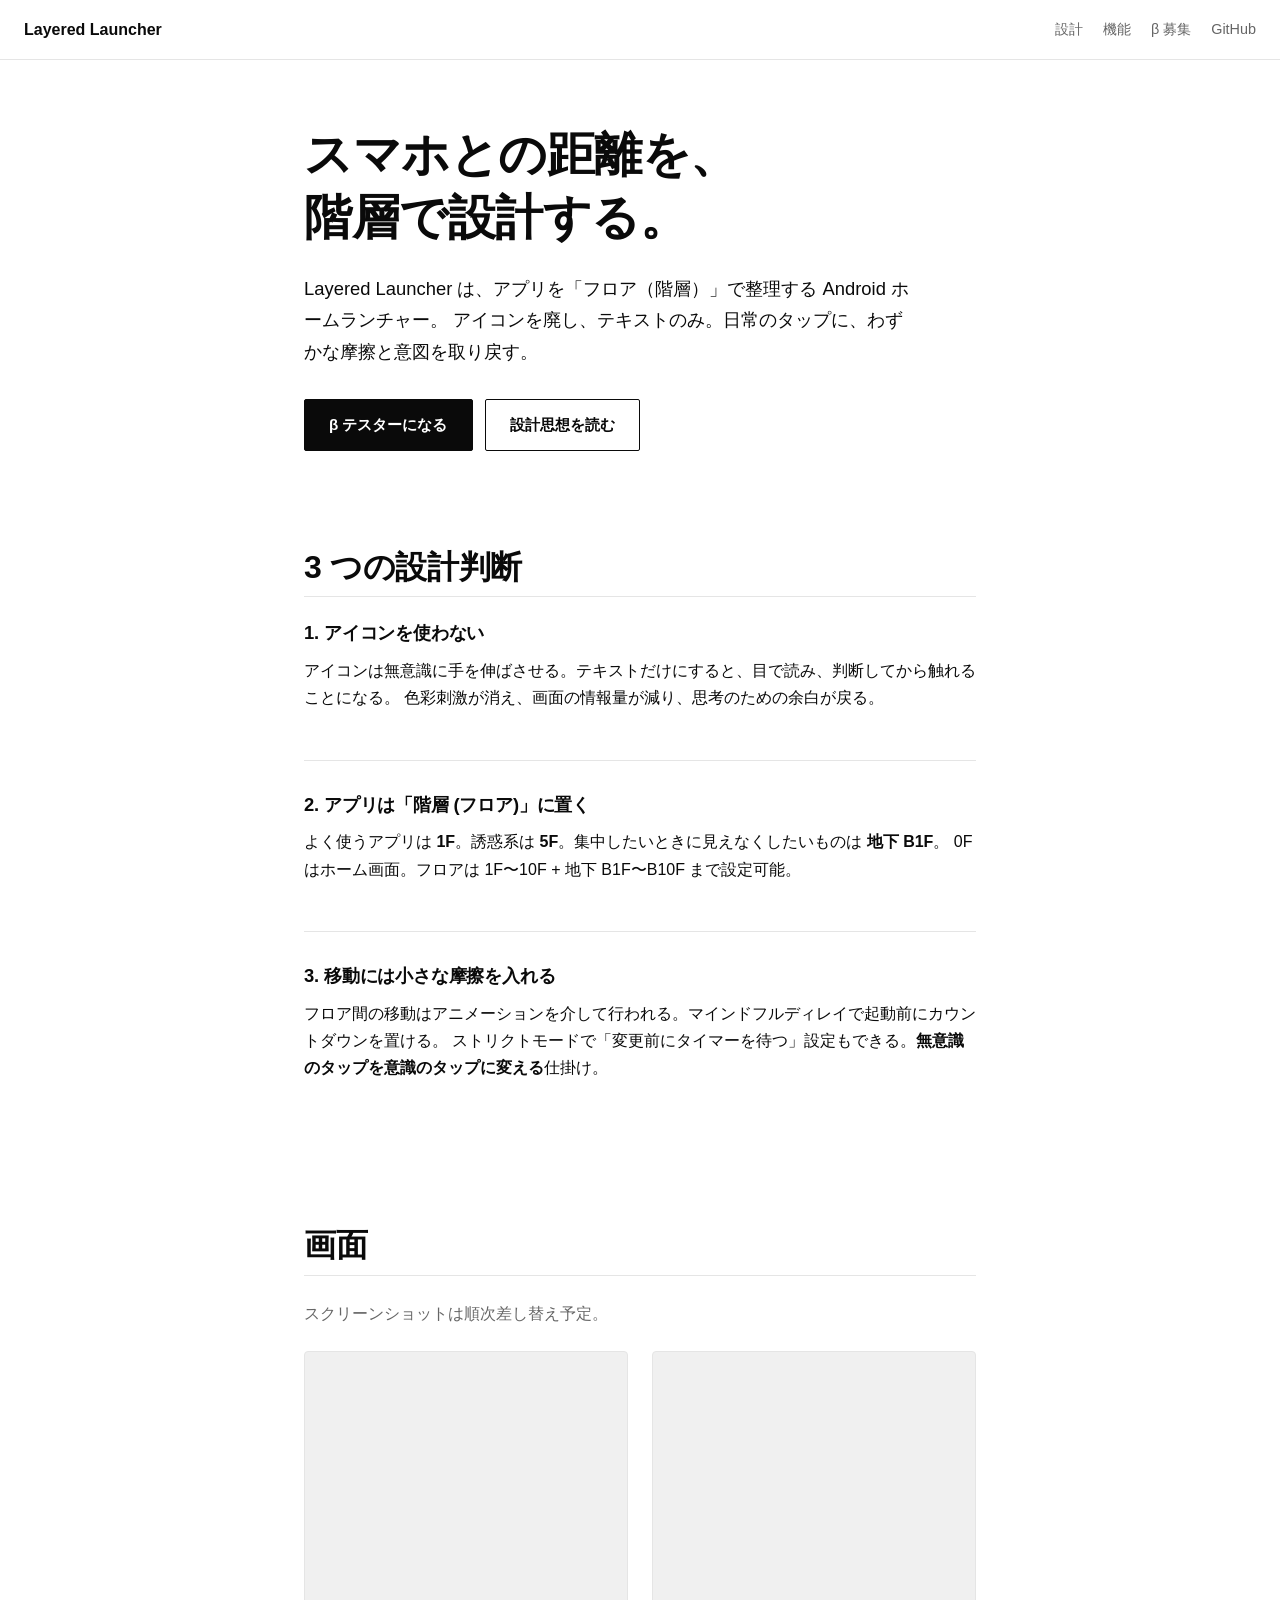
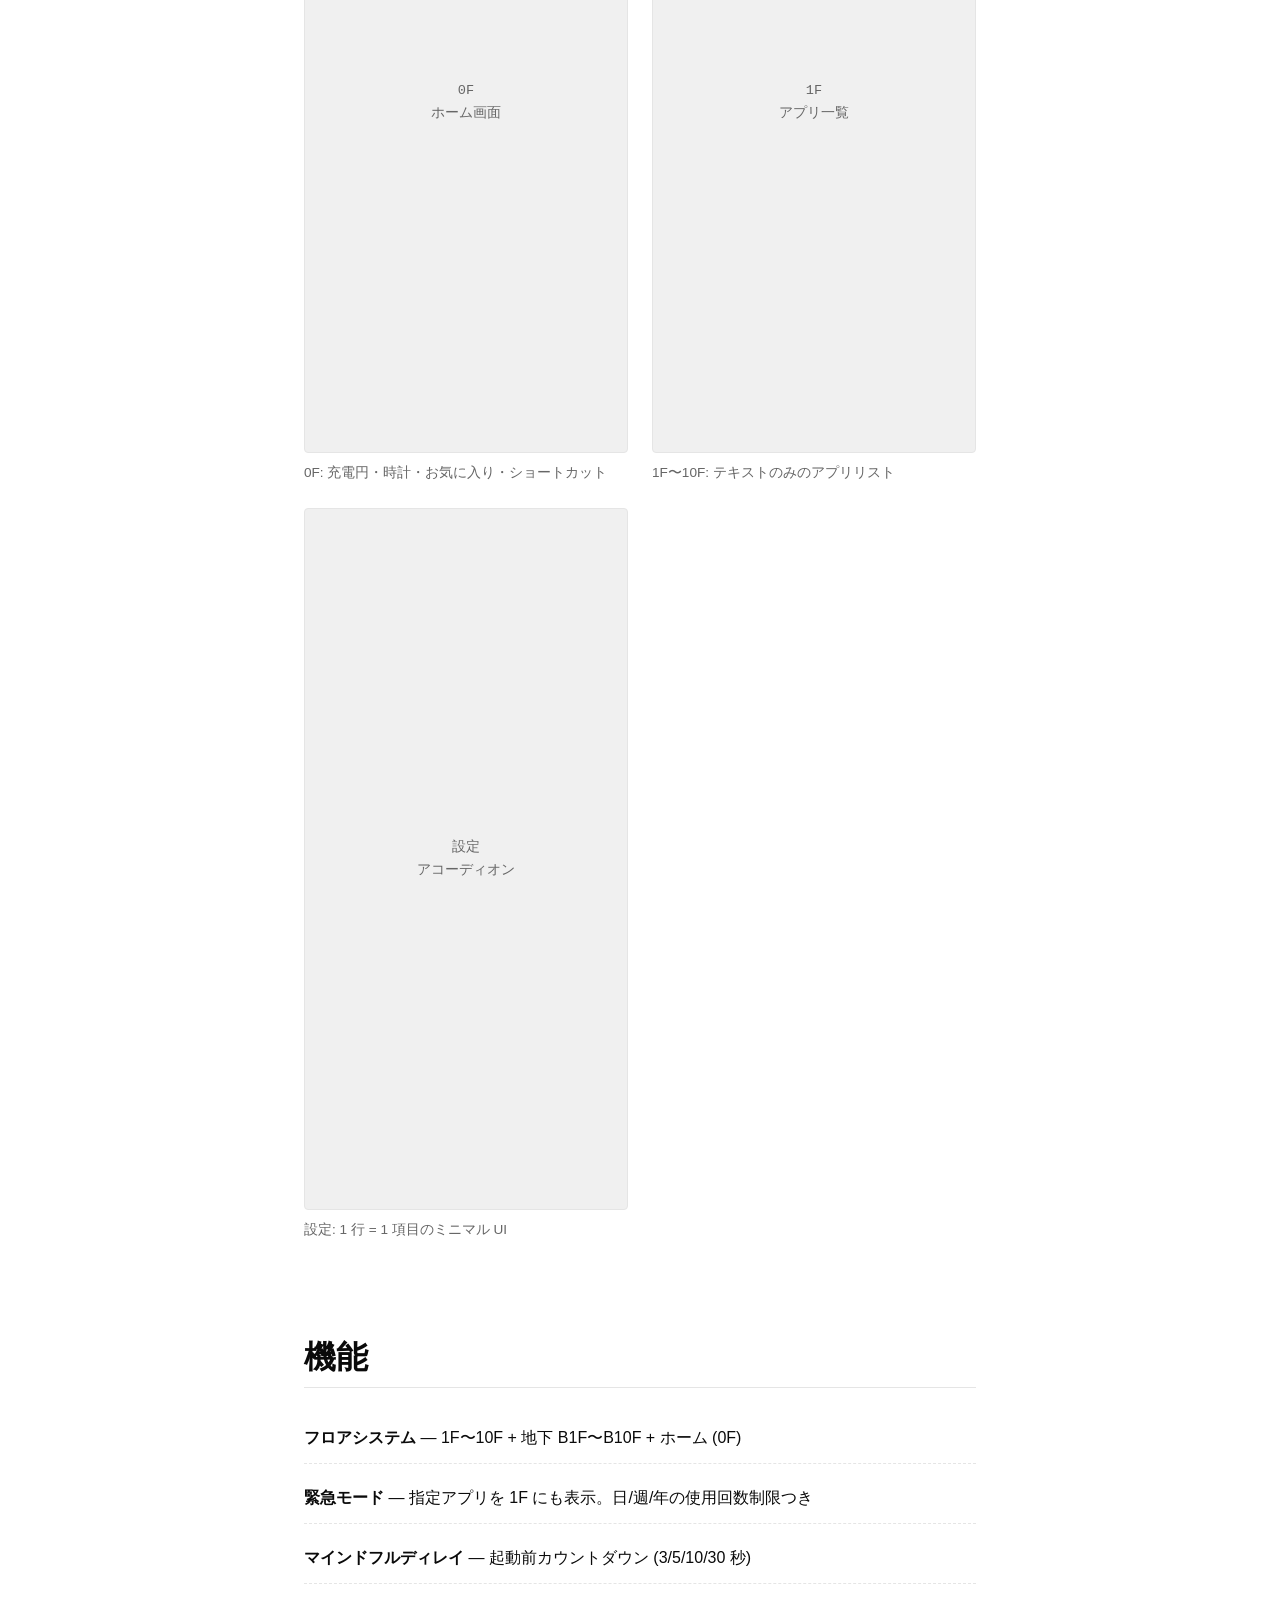
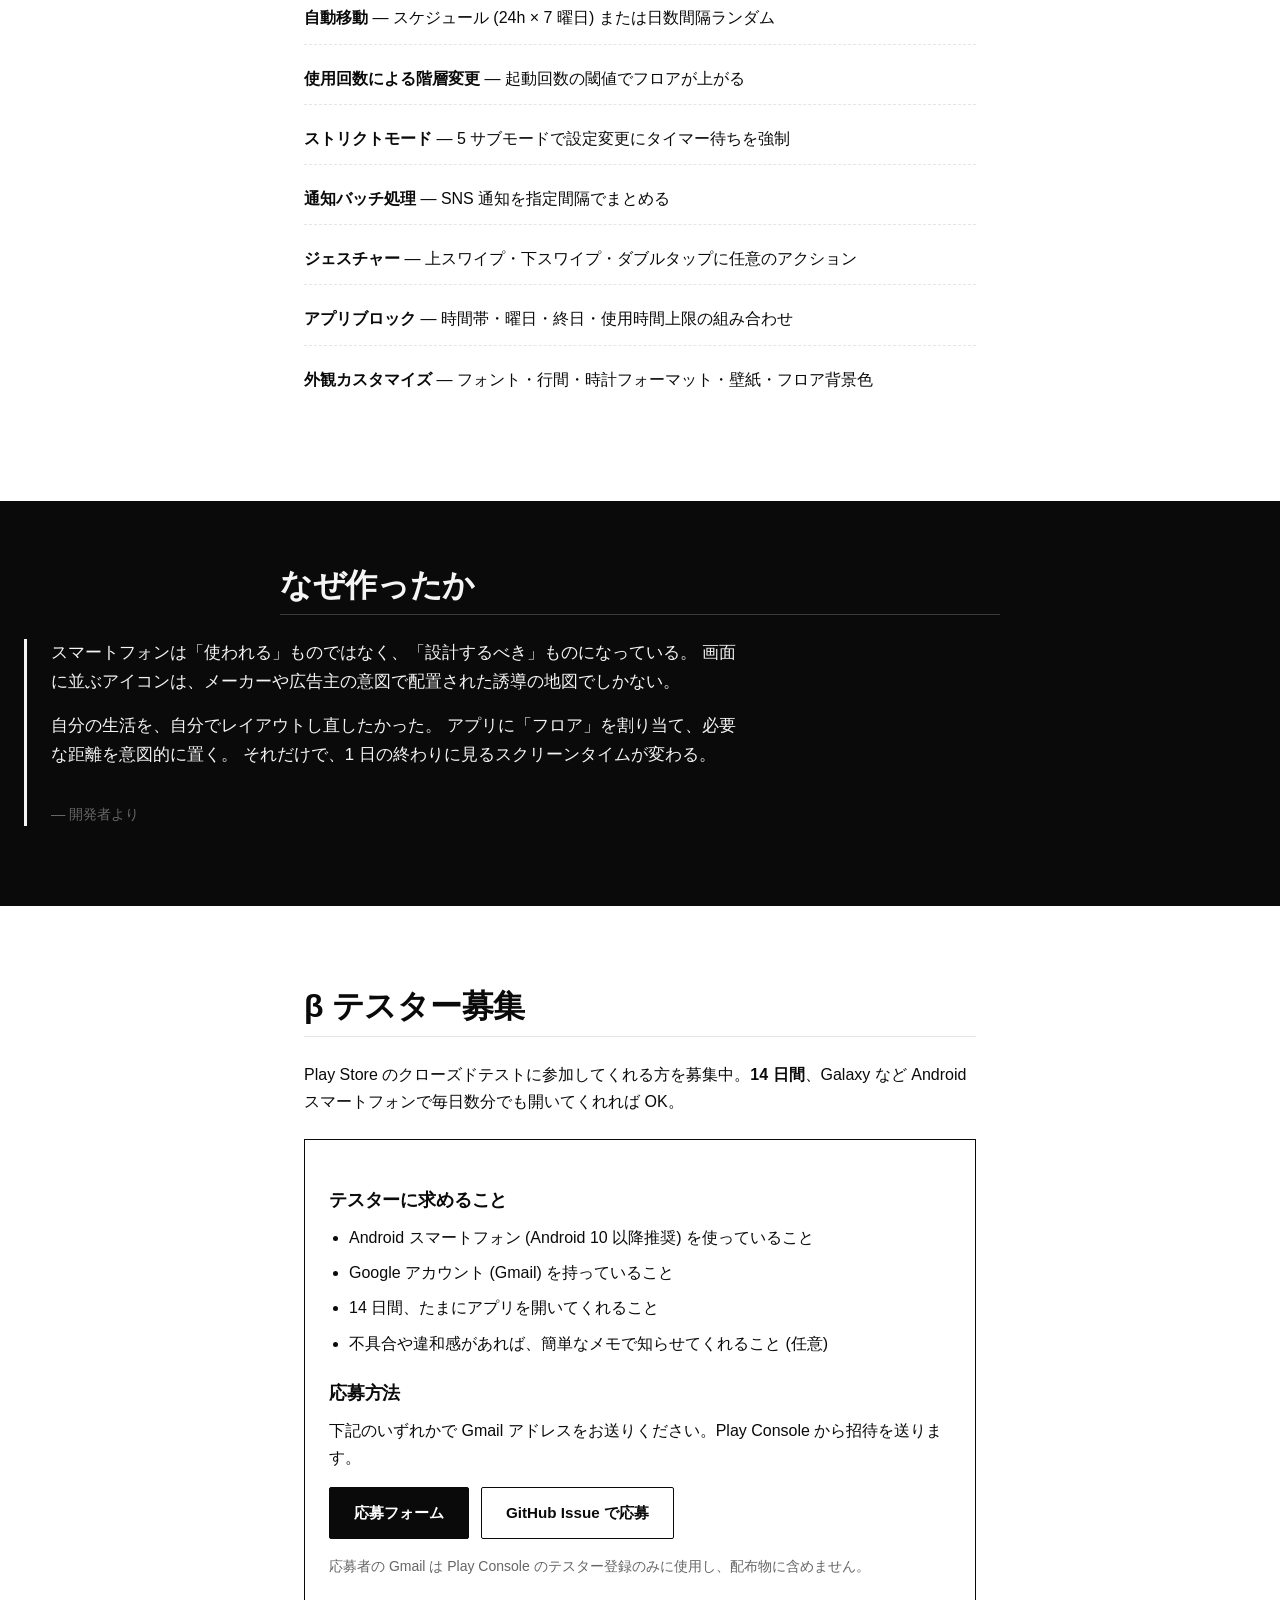
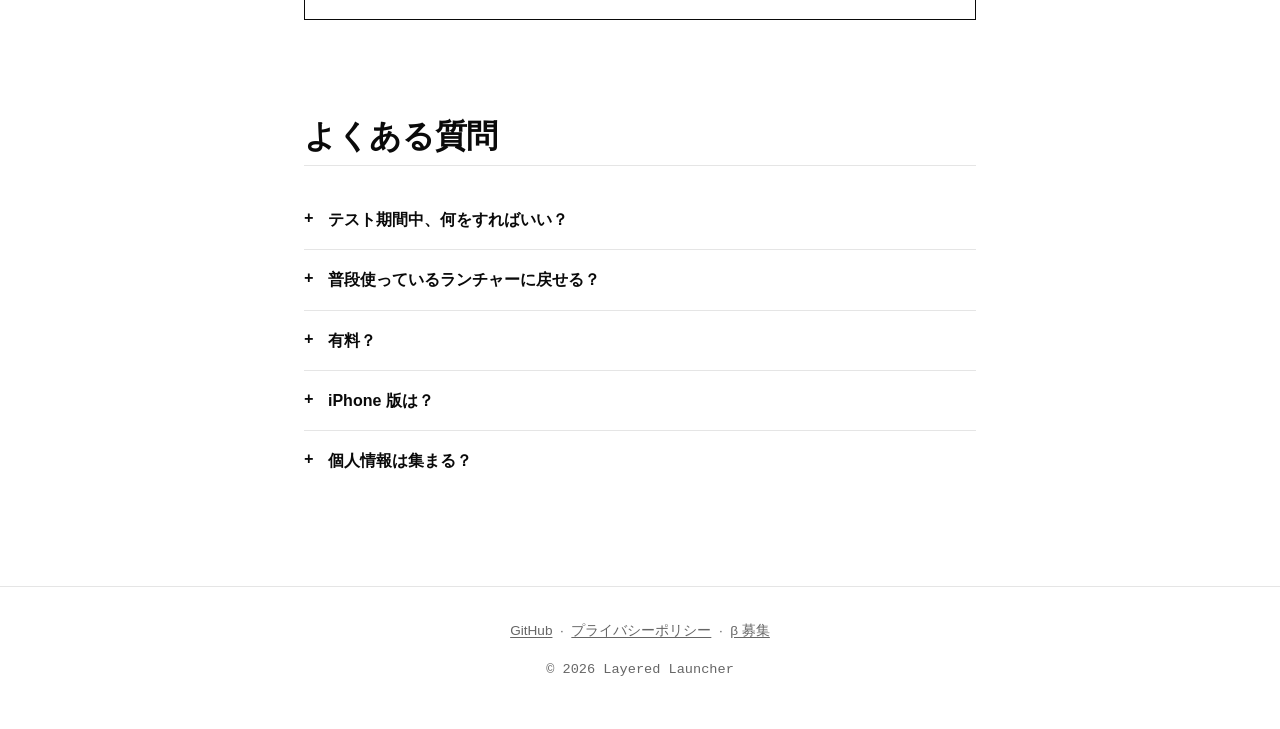
==== docs/index.html @ 5cf87cdf "add docs/: GitHub Pages 用ランディング + プライバシーポリシー - docs/index.html: コンセプト紹介・機能一覧・β テスター募集 CTA - docs/pri" ====
<!DOCTYPE html>
<html lang="ja">
<head>
<meta charset="UTF-8">
<meta name="viewport" content="width=device-width, initial-scale=1.0">
<meta name="description" content="Layered Launcher — スマホとの距離を、階層で設計する。テキストオンリーの Android ホームランチャー。">
<meta property="og:title" content="Layered Launcher">
<meta property="og:description" content="スマホとの距離を、階層で設計する。テキストオンリーの Android ホームランチャー。">
<meta property="og:type" content="website">
<meta property="og:locale" content="ja_JP">
<meta name="twitter:card" content="summary_large_image">
<title>Layered Launcher — スマホとの距離を、階層で設計する</title>
<link rel="stylesheet" href="styles.css">
</head>
<body>

<nav class="topnav">
  <a href="./" class="brand">Layered Launcher</a>
  <div class="nav-links">
    <a href="#concept">設計</a>
    <a href="#features">機能</a>
    <a href="#beta">β 募集</a>
    <a href="https://github.com/yama184105/layered_launcher" target="_blank" rel="noopener">GitHub</a>
  </div>
</nav>

<header class="hero">
  <h1>スマホとの距離を、<br>階層で設計する。</h1>
  <p class="lead">
    Layered Launcher は、アプリを「フロア（階層）」で整理する Android ホームランチャー。
    アイコンを廃し、テキストのみ。日常のタップに、わずかな摩擦と意図を取り戻す。
  </p>
  <div class="cta">
    <a class="btn primary" href="#beta">β テスターになる</a>
    <a class="btn secondary" href="#concept">設計思想を読む</a>
  </div>
</header>

<section id="concept" class="section">
  <h2>3 つの設計判断</h2>

  <article class="point">
    <h3>1. アイコンを使わない</h3>
    <p>
      アイコンは無意識に手を伸ばさせる。テキストだけにすると、目で読み、判断してから触れることになる。
      色彩刺激が消え、画面の情報量が減り、思考のための余白が戻る。
    </p>
  </article>

  <article class="point">
    <h3>2. アプリは「階層 (フロア)」に置く</h3>
    <p>
      よく使うアプリは <strong>1F</strong>。誘惑系は <strong>5F</strong>。集中したいときに見えなくしたいものは <strong>地下 B1F</strong>。
      0F はホーム画面。フロアは 1F〜10F + 地下 B1F〜B10F まで設定可能。
    </p>
  </article>

  <article class="point">
    <h3>3. 移動には小さな摩擦を入れる</h3>
    <p>
      フロア間の移動はアニメーションを介して行われる。マインドフルディレイで起動前にカウントダウンを置ける。
      ストリクトモードで「変更前にタイマーを待つ」設定もできる。<strong>無意識のタップを意識のタップに変える</strong>仕掛け。
    </p>
  </article>
</section>

<section class="section screenshots">
  <h2>画面</h2>
  <p class="muted">スクリーンショットは順次差し替え予定。</p>
  <div class="screenshot-grid">
    <figure>
      <div class="screenshot-placeholder" aria-label="ホーム画面 (0F)">
        <span>0F<br>ホーム画面</span>
      </div>
      <figcaption>0F: 充電円・時計・お気に入り・ショートカット</figcaption>
    </figure>
    <figure>
      <div class="screenshot-placeholder" aria-label="フロア (1F)">
        <span>1F<br>アプリ一覧</span>
      </div>
      <figcaption>1F〜10F: テキストのみのアプリリスト</figcaption>
    </figure>
    <figure>
      <div class="screenshot-placeholder" aria-label="設定">
        <span>設定<br>アコーディオン</span>
      </div>
      <figcaption>設定: 1 行 = 1 項目のミニマル UI</figcaption>
    </figure>
  </div>
</section>

<section id="features" class="section">
  <h2>機能</h2>
  <ul class="feature-list">
    <li><strong>フロアシステム</strong> — 1F〜10F + 地下 B1F〜B10F + ホーム (0F)</li>
    <li><strong>緊急モード</strong> — 指定アプリを 1F にも表示。日/週/年の使用回数制限つき</li>
    <li><strong>マインドフルディレイ</strong> — 起動前カウントダウン (3/5/10/30 秒)</li>
    <li><strong>自動移動</strong> — スケジュール (24h × 7 曜日) または日数間隔ランダム</li>
    <li><strong>使用回数による階層変更</strong> — 起動回数の閾値でフロアが上がる</li>
    <li><strong>ストリクトモード</strong> — 5 サブモードで設定変更にタイマー待ちを強制</li>
    <li><strong>通知バッチ処理</strong> — SNS 通知を指定間隔でまとめる</li>
    <li><strong>ジェスチャー</strong> — 上スワイプ・下スワイプ・ダブルタップに任意のアクション</li>
    <li><strong>アプリブロック</strong> — 時間帯・曜日・終日・使用時間上限の組み合わせ</li>
    <li><strong>外観カスタマイズ</strong> — フォント・行間・時計フォーマット・壁紙・フロア背景色</li>
  </ul>
</section>

<section id="philosophy" class="section dark">
  <h2>なぜ作ったか</h2>
  <blockquote>
    <p>
      スマートフォンは「使われる」ものではなく、「設計するべき」ものになっている。
      画面に並ぶアイコンは、メーカーや広告主の意図で配置された誘導の地図でしかない。
    </p>
    <p>
      自分の生活を、自分でレイアウトし直したかった。
      アプリに「フロア」を割り当て、必要な距離を意図的に置く。
      それだけで、1 日の終わりに見るスクリーンタイムが変わる。
    </p>
    <p class="signature">— 開発者より</p>
  </blockquote>
</section>

<section id="beta" class="section beta">
  <h2>β テスター募集</h2>
  <p>
    Play Store のクローズドテストに参加してくれる方を募集中。<strong>14 日間</strong>、Galaxy など Android スマートフォンで毎日数分でも開いてくれれば OK。
  </p>

  <div class="beta-card">
    <h3>テスターに求めること</h3>
    <ul>
      <li>Android スマートフォン (Android 10 以降推奨) を使っていること</li>
      <li>Google アカウント (Gmail) を持っていること</li>
      <li>14 日間、たまにアプリを開いてくれること</li>
      <li>不具合や違和感があれば、簡単なメモで知らせてくれること (任意)</li>
    </ul>

    <h3>応募方法</h3>
    <p>
      下記のいずれかで Gmail アドレスをお送りください。Play Console から招待を送ります。
    </p>
    <p class="signup-options">
      <a class="btn primary" href="https://forms.gle/REPLACE_WITH_YOUR_FORM_ID" target="_blank" rel="noopener">応募フォーム</a>
      <a class="btn secondary" href="https://github.com/yama184105/layered_launcher/issues/new?labels=beta-tester&amp;title=%5B%CE%B2%5D+%E3%83%86%E3%82%B9%E3%82%BF%E3%83%BC%E5%BF%9C%E5%8B%9F&amp;body=Gmail+%3A+%0A%E6%99%AE%E6%AE%B5%E4%BD%BF%E3%81%A3%E3%81%A6%E3%81%84%E3%82%8B%E3%83%A9%E3%83%B3%E3%83%81%E3%83%A3%E3%83%BC+%3A+%0A%E6%9C%9F%E5%BE%85%E3%81%99%E3%82%8B%E7%82%B9+%3A+">GitHub Issue で応募</a>
    </p>
    <p class="muted small">
      応募者の Gmail は Play Console のテスター登録のみに使用し、配布物に含めません。
    </p>
  </div>
</section>

<section class="section faq">
  <h2>よくある質問</h2>

  <details>
    <summary>テスト期間中、何をすればいい？</summary>
    <p>毎日数分 Layered Launcher をホームとして使うだけで OK。詳細なフィードバックは任意。</p>
  </details>

  <details>
    <summary>普段使っているランチャーに戻せる？</summary>
    <p>はい。Android の設定からデフォルトホームをいつでも変更できる。アンインストールも自由。</p>
  </details>

  <details>
    <summary>有料？</summary>
    <p>β 期間中は無料。正式公開後の価格は未定 (現時点では無料配布の方針)。</p>
  </details>

  <details>
    <summary>iPhone 版は？</summary>
    <p>未対応。iOS のホームランチャー API はサードパーティに開放されていないため、原理的に作成不可。</p>
  </details>

  <details>
    <summary>個人情報は集まる？</summary>
    <p>クラウドへのデータ送信は行わない。すべてのデータはローカル (Hive) に保存。詳細は<a href="privacy.html">プライバシーポリシー</a>。</p>
  </details>
</section>

<footer class="footer">
  <div class="footer-inner">
    <p>
      <a href="https://github.com/yama184105/layered_launcher">GitHub</a>
      &nbsp;·&nbsp;
      <a href="privacy.html">プライバシーポリシー</a>
      &nbsp;·&nbsp;
      <a href="#beta">β 募集</a>
    </p>
    <p class="copy">© 2026 Layered Launcher</p>
  </div>
</footer>

</body>
</html>
---- docs/styles.css ----
/* Layered Launcher landing page
   テキストオンリーの美学に合わせて、白黒・大きい余白・等幅 + sans-serif 混在 */

:root {
  --fg: #0a0a0a;
  --bg: #ffffff;
  --muted: #666666;
  --border: #e5e5e5;
  --accent: #0a0a0a;
  --accent-fg: #ffffff;
  --dark-bg: #0a0a0a;
  --dark-fg: #f5f5f5;
  --max-width: 720px;
  --font-sans: -apple-system, BlinkMacSystemFont, "Helvetica Neue", "Hiragino Sans", "Hiragino Kaku Gothic ProN", "Noto Sans JP", "Yu Gothic", "Meiryo", sans-serif;
  --font-mono: "SF Mono", "Menlo", "Monaco", "Consolas", monospace;
}

* {
  box-sizing: border-box;
}

html, body {
  margin: 0;
  padding: 0;
  background: var(--bg);
  color: var(--fg);
  font-family: var(--font-sans);
  font-size: 16px;
  line-height: 1.7;
  -webkit-font-smoothing: antialiased;
  -moz-osx-font-smoothing: grayscale;
}

a {
  color: var(--fg);
  text-decoration: underline;
  text-underline-offset: 2px;
}

a:hover {
  text-decoration: none;
}

h1, h2, h3 {
  line-height: 1.3;
  letter-spacing: -0.01em;
}

h1 {
  font-size: clamp(2rem, 5vw, 3rem);
  margin: 0 0 1.5rem;
  font-weight: 800;
}

h2 {
  font-size: clamp(1.5rem, 3.5vw, 2rem);
  margin: 0 0 1.5rem;
  font-weight: 700;
  border-bottom: 1px solid var(--border);
  padding-bottom: 0.5rem;
}

h3 {
  font-size: 1.15rem;
  margin: 1.5rem 0 0.75rem;
  font-weight: 700;
}

p {
  margin: 0 0 1rem;
}

ul {
  padding-left: 1.25rem;
  margin: 0 0 1rem;
}

li {
  margin-bottom: 0.5rem;
}

.muted {
  color: var(--muted);
}

.small {
  font-size: 0.875rem;
}

/* topnav */
.topnav {
  display: flex;
  justify-content: space-between;
  align-items: center;
  padding: 1rem 1.5rem;
  border-bottom: 1px solid var(--border);
  position: sticky;
  top: 0;
  background: rgba(255, 255, 255, 0.95);
  backdrop-filter: blur(8px);
  -webkit-backdrop-filter: blur(8px);
  z-index: 10;
}

.topnav .brand {
  font-weight: 800;
  text-decoration: none;
  font-size: 1rem;
}

.topnav .nav-links {
  display: flex;
  gap: 1.25rem;
}

.topnav .nav-links a {
  text-decoration: none;
  font-size: 0.9rem;
  color: var(--muted);
}

.topnav .nav-links a:hover {
  color: var(--fg);
}

@media (max-width: 540px) {
  .topnav { padding: 0.75rem 1rem; }
  .topnav .nav-links { gap: 0.75rem; }
  .topnav .nav-links a { font-size: 0.8rem; }
}

/* hero */
.hero {
  max-width: var(--max-width);
  margin: 0 auto;
  padding: 4rem 1.5rem 3rem;
  text-align: left;
}

.hero .lead {
  font-size: 1.15rem;
  color: var(--fg);
  max-width: 38rem;
}

.cta {
  display: flex;
  gap: 0.75rem;
  margin-top: 2rem;
  flex-wrap: wrap;
}

.btn {
  display: inline-block;
  padding: 0.75rem 1.5rem;
  border: 1px solid var(--fg);
  border-radius: 2px;
  text-decoration: none;
  font-weight: 600;
  font-size: 0.95rem;
  transition: all 0.15s ease;
}

.btn.primary {
  background: var(--accent);
  color: var(--accent-fg);
}

.btn.primary:hover {
  background: var(--bg);
  color: var(--fg);
}

.btn.secondary {
  background: transparent;
  color: var(--fg);
}

.btn.secondary:hover {
  background: var(--fg);
  color: var(--accent-fg);
}

/* section */
.section {
  max-width: var(--max-width);
  margin: 0 auto;
  padding: 3rem 1.5rem;
}

.section.dark {
  max-width: none;
  background: var(--dark-bg);
  color: var(--dark-fg);
  margin: 2rem 0;
  padding: 4rem 1.5rem;
}

.section.dark > * {
  max-width: var(--max-width);
  margin-left: auto;
  margin-right: auto;
}

.section.dark h2 {
  border-bottom-color: rgba(255, 255, 255, 0.2);
}

.section.dark blockquote {
  margin: 0;
  border-left: 3px solid var(--dark-fg);
  padding-left: 1.5rem;
  font-size: 1.05rem;
}

.section.dark .signature {
  margin-top: 2rem;
  color: var(--muted);
  font-size: 0.9rem;
}

/* concept */
.point {
  margin-bottom: 2rem;
  padding-bottom: 2rem;
  border-bottom: 1px solid var(--border);
}

.point:last-child {
  border-bottom: none;
  margin-bottom: 0;
}

.point h3 {
  margin-top: 0;
}

/* screenshots */
.screenshot-grid {
  display: grid;
  grid-template-columns: repeat(auto-fit, minmax(220px, 1fr));
  gap: 1.5rem;
  margin-top: 1.5rem;
}

.screenshot-grid figure {
  margin: 0;
}

.screenshot-placeholder {
  aspect-ratio: 9 / 19.5;
  background: #f0f0f0;
  border: 1px solid var(--border);
  display: flex;
  align-items: center;
  justify-content: center;
  text-align: center;
  color: var(--muted);
  font-family: var(--font-mono);
  font-size: 0.85rem;
  border-radius: 4px;
}

.screenshot-grid figcaption {
  font-size: 0.85rem;
  color: var(--muted);
  margin-top: 0.5rem;
}

/* feature list */
.feature-list {
  list-style: none;
  padding: 0;
}

.feature-list li {
  padding: 0.75rem 0;
  border-bottom: 1px dashed var(--border);
}

.feature-list li:last-child {
  border-bottom: none;
}

/* beta */
.beta-card {
  border: 1px solid var(--fg);
  padding: 1.5rem;
  margin-top: 1.5rem;
}

.signup-options {
  display: flex;
  gap: 0.75rem;
  flex-wrap: wrap;
  margin-top: 0.5rem;
}

/* faq */
.faq details {
  border-bottom: 1px solid var(--border);
  padding: 1rem 0;
}

.faq details:last-child {
  border-bottom: none;
}

.faq summary {
  cursor: pointer;
  font-weight: 600;
  list-style: none;
  position: relative;
  padding-left: 1.5rem;
}

.faq summary::-webkit-details-marker {
  display: none;
}

.faq summary::before {
  content: "+";
  position: absolute;
  left: 0;
  font-family: var(--font-mono);
  font-weight: 700;
  transition: transform 0.15s;
}

.faq details[open] summary::before {
  content: "−";
}

.faq details p {
  margin-top: 0.75rem;
  margin-left: 1.5rem;
  color: var(--muted);
}

/* footer */
.footer {
  border-top: 1px solid var(--border);
  margin-top: 3rem;
  padding: 2rem 1.5rem;
}

.footer-inner {
  max-width: var(--max-width);
  margin: 0 auto;
  font-size: 0.85rem;
  color: var(--muted);
  text-align: center;
}

.footer-inner a {
  color: var(--muted);
}

.footer .copy {
  margin-top: 0.5rem;
  font-family: var(--font-mono);
}
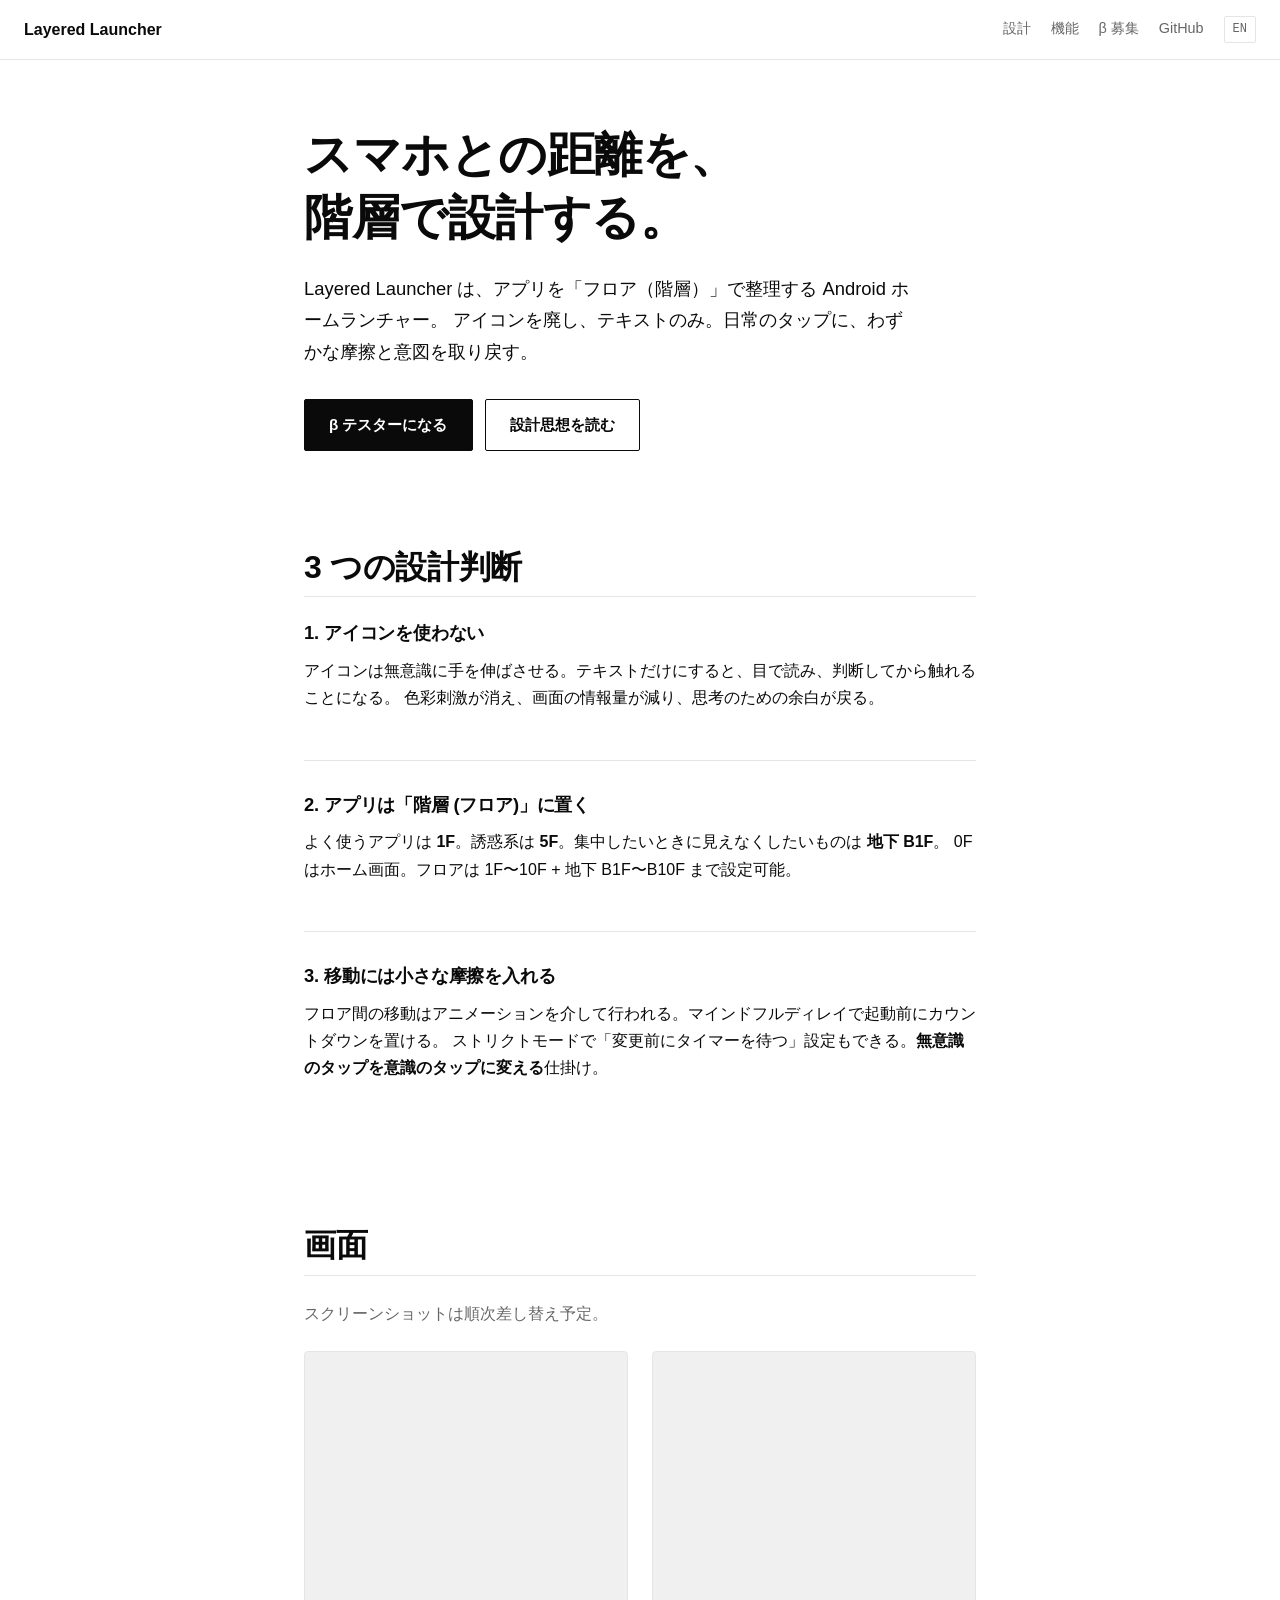
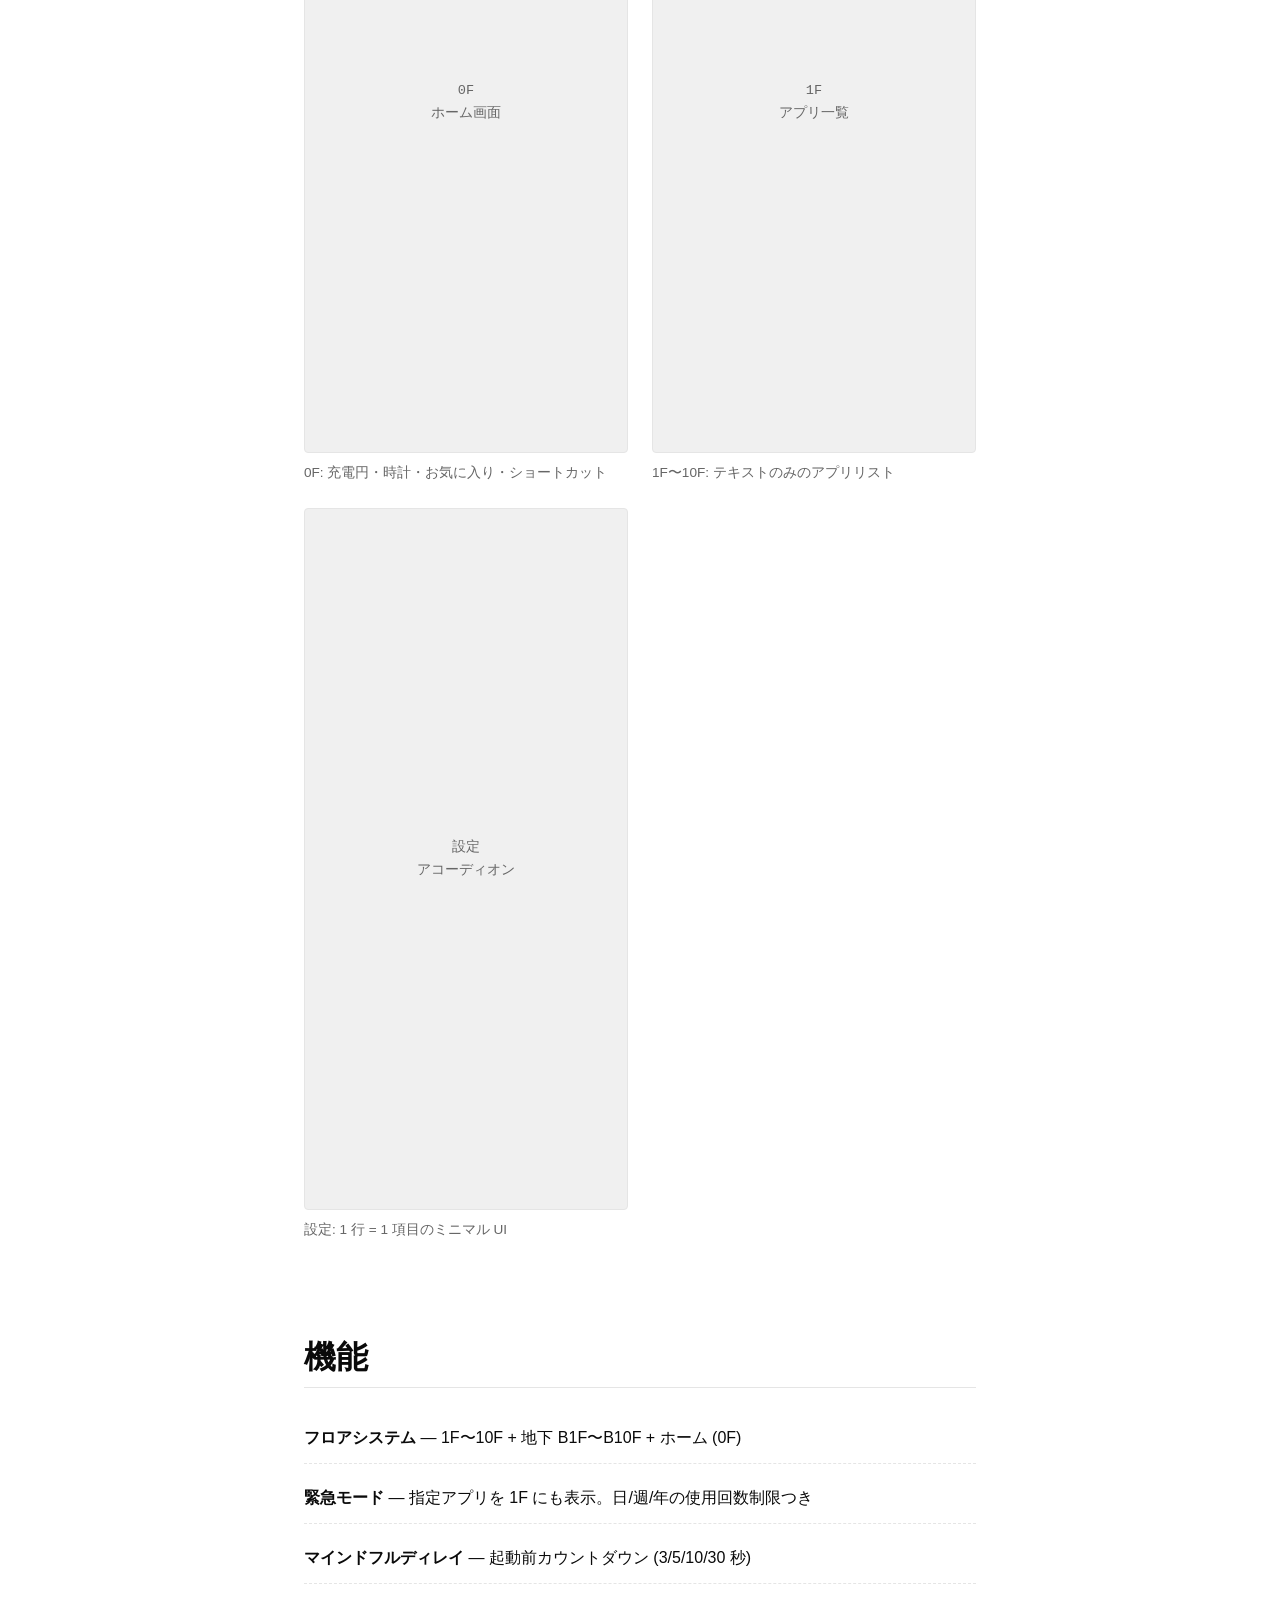
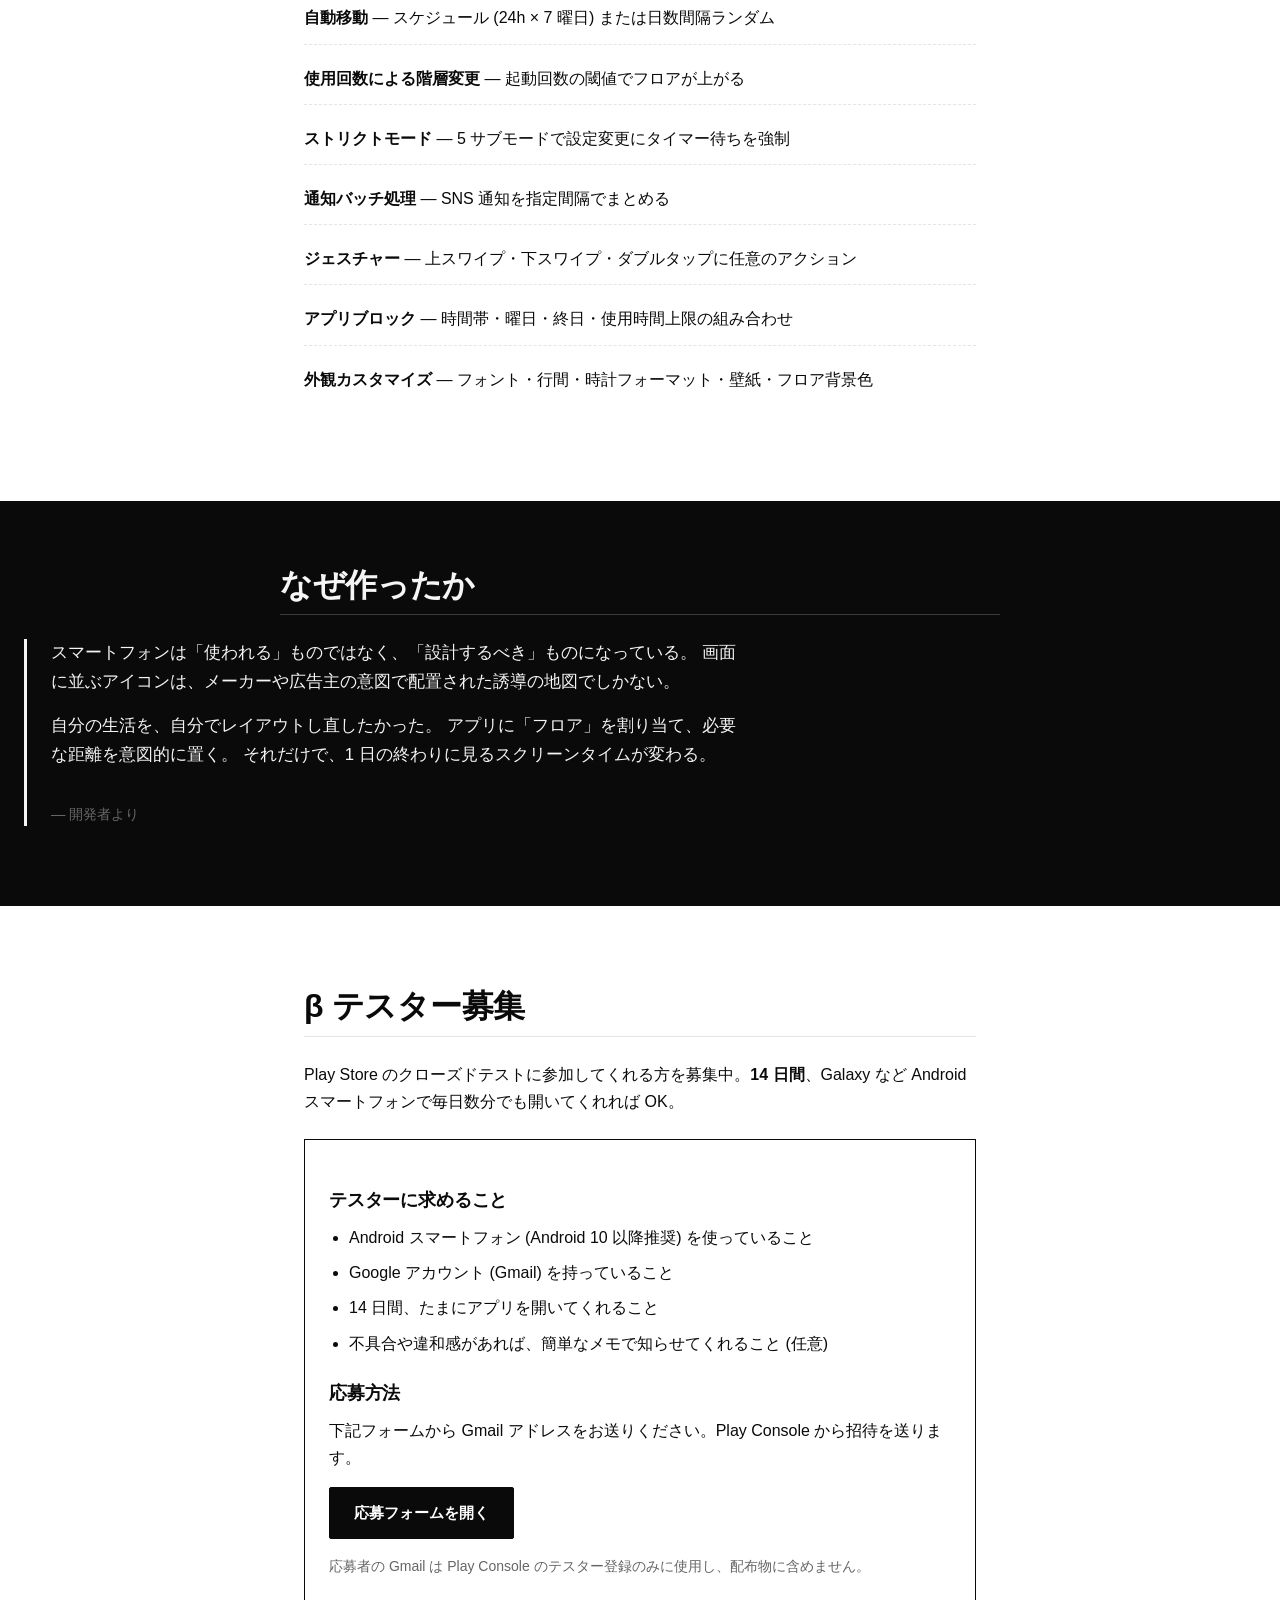
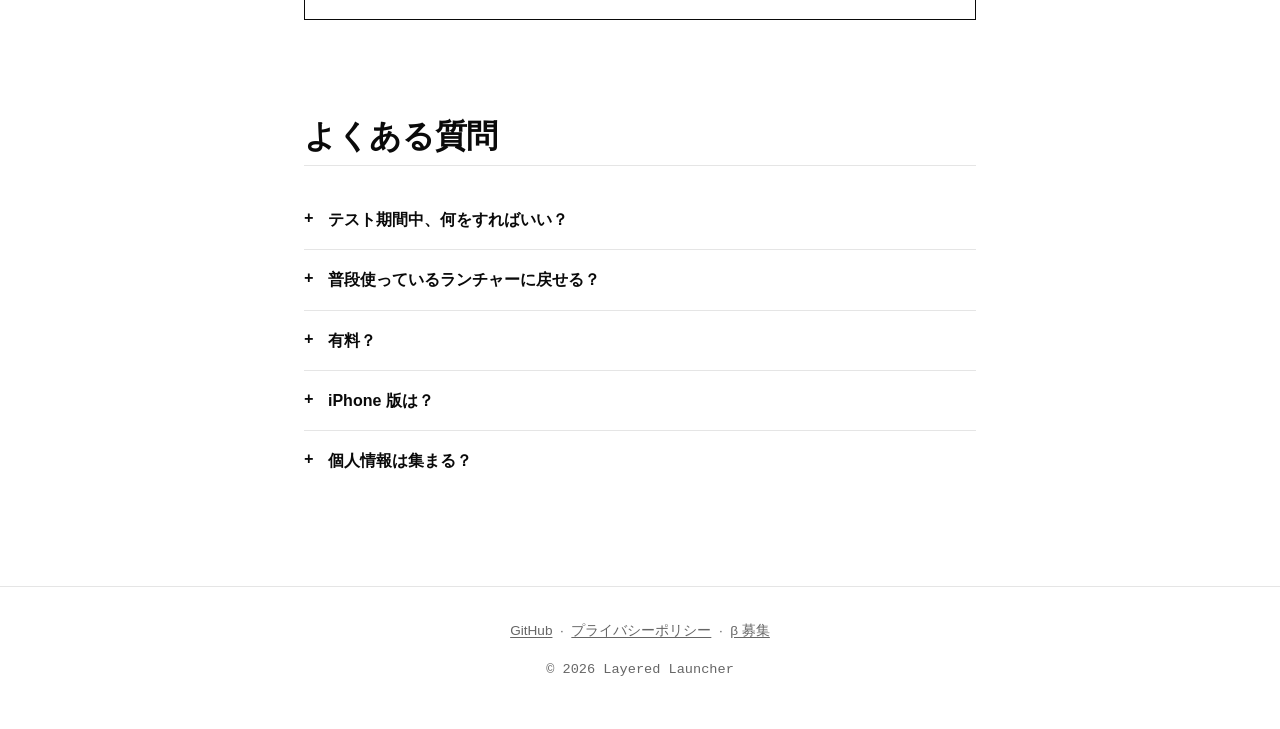
==== commit cae70511: "docs: wire up Google Form URL and add English landing pages - Replace placeholder form URL with the " ====
--- a/docs/index.html
+++ b/docs/index.html
@@ -21,6 +21,7 @@
     <a href="#features">機能</a>
     <a href="#beta">β 募集</a>
     <a href="https://github.com/yama184105/layered_launcher" target="_blank" rel="noopener">GitHub</a>
+    <a href="en/" class="lang-switch">EN</a>
   </div>
 </nav>
 
@@ -138,11 +139,10 @@
 
     <h3>応募方法</h3>
     <p>
-      下記のいずれかで Gmail アドレスをお送りください。Play Console から招待を送ります。
+      下記フォームから Gmail アドレスをお送りください。Play Console から招待を送ります。
     </p>
     <p class="signup-options">
-      <a class="btn primary" href="https://forms.gle/REPLACE_WITH_YOUR_FORM_ID" target="_blank" rel="noopener">応募フォーム</a>
-      <a class="btn secondary" href="https://github.com/yama184105/layered_launcher/issues/new?labels=beta-tester&amp;title=%5B%CE%B2%5D+%E3%83%86%E3%82%B9%E3%82%BF%E3%83%BC%E5%BF%9C%E5%8B%9F&amp;body=Gmail+%3A+%0A%E6%99%AE%E6%AE%B5%E4%BD%BF%E3%81%A3%E3%81%A6%E3%81%84%E3%82%8B%E3%83%A9%E3%83%B3%E3%83%81%E3%83%A3%E3%83%BC+%3A+%0A%E6%9C%9F%E5%BE%85%E3%81%99%E3%82%8B%E7%82%B9+%3A+">GitHub Issue で応募</a>
+      <a class="btn primary" href="https://docs.google.com/forms/d/e/1FAIpQLScx5bIQ3b8P5i6tqQVxrmsgwmPTCMadjBjz0cFU3eEhQROxTA/viewform" target="_blank" rel="noopener">応募フォームを開く</a>
     </p>
     <p class="muted small">
       応募者の Gmail は Play Console のテスター登録のみに使用し、配布物に含めません。
--- a/docs/styles.css
+++ b/docs/styles.css
@@ -123,6 +123,14 @@
   color: var(--fg);
 }
 
+.topnav .nav-links a.lang-switch {
+  border: 1px solid var(--border);
+  padding: 0.15rem 0.5rem;
+  border-radius: 2px;
+  font-family: var(--font-mono);
+  font-size: 0.75rem;
+}
+
 @media (max-width: 540px) {
   .topnav { padding: 0.75rem 1rem; }
   .topnav .nav-links { gap: 0.75rem; }
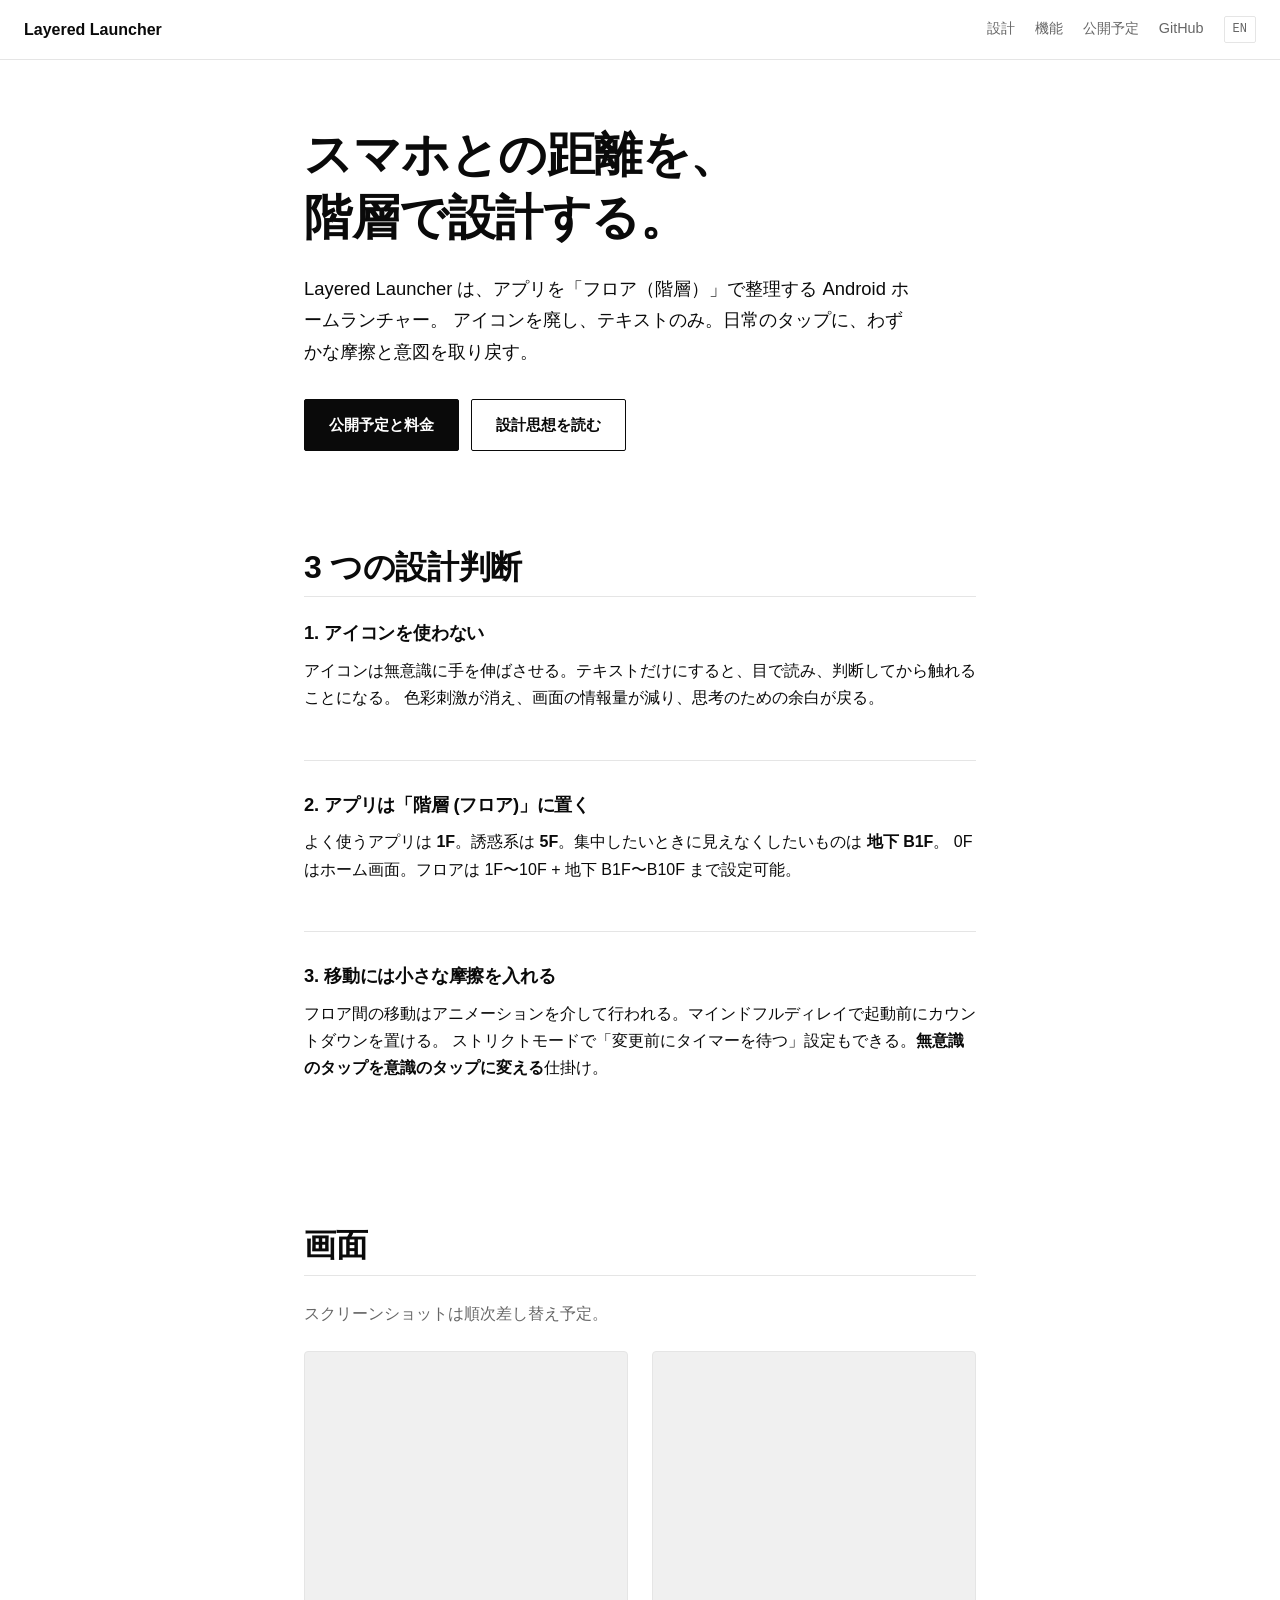
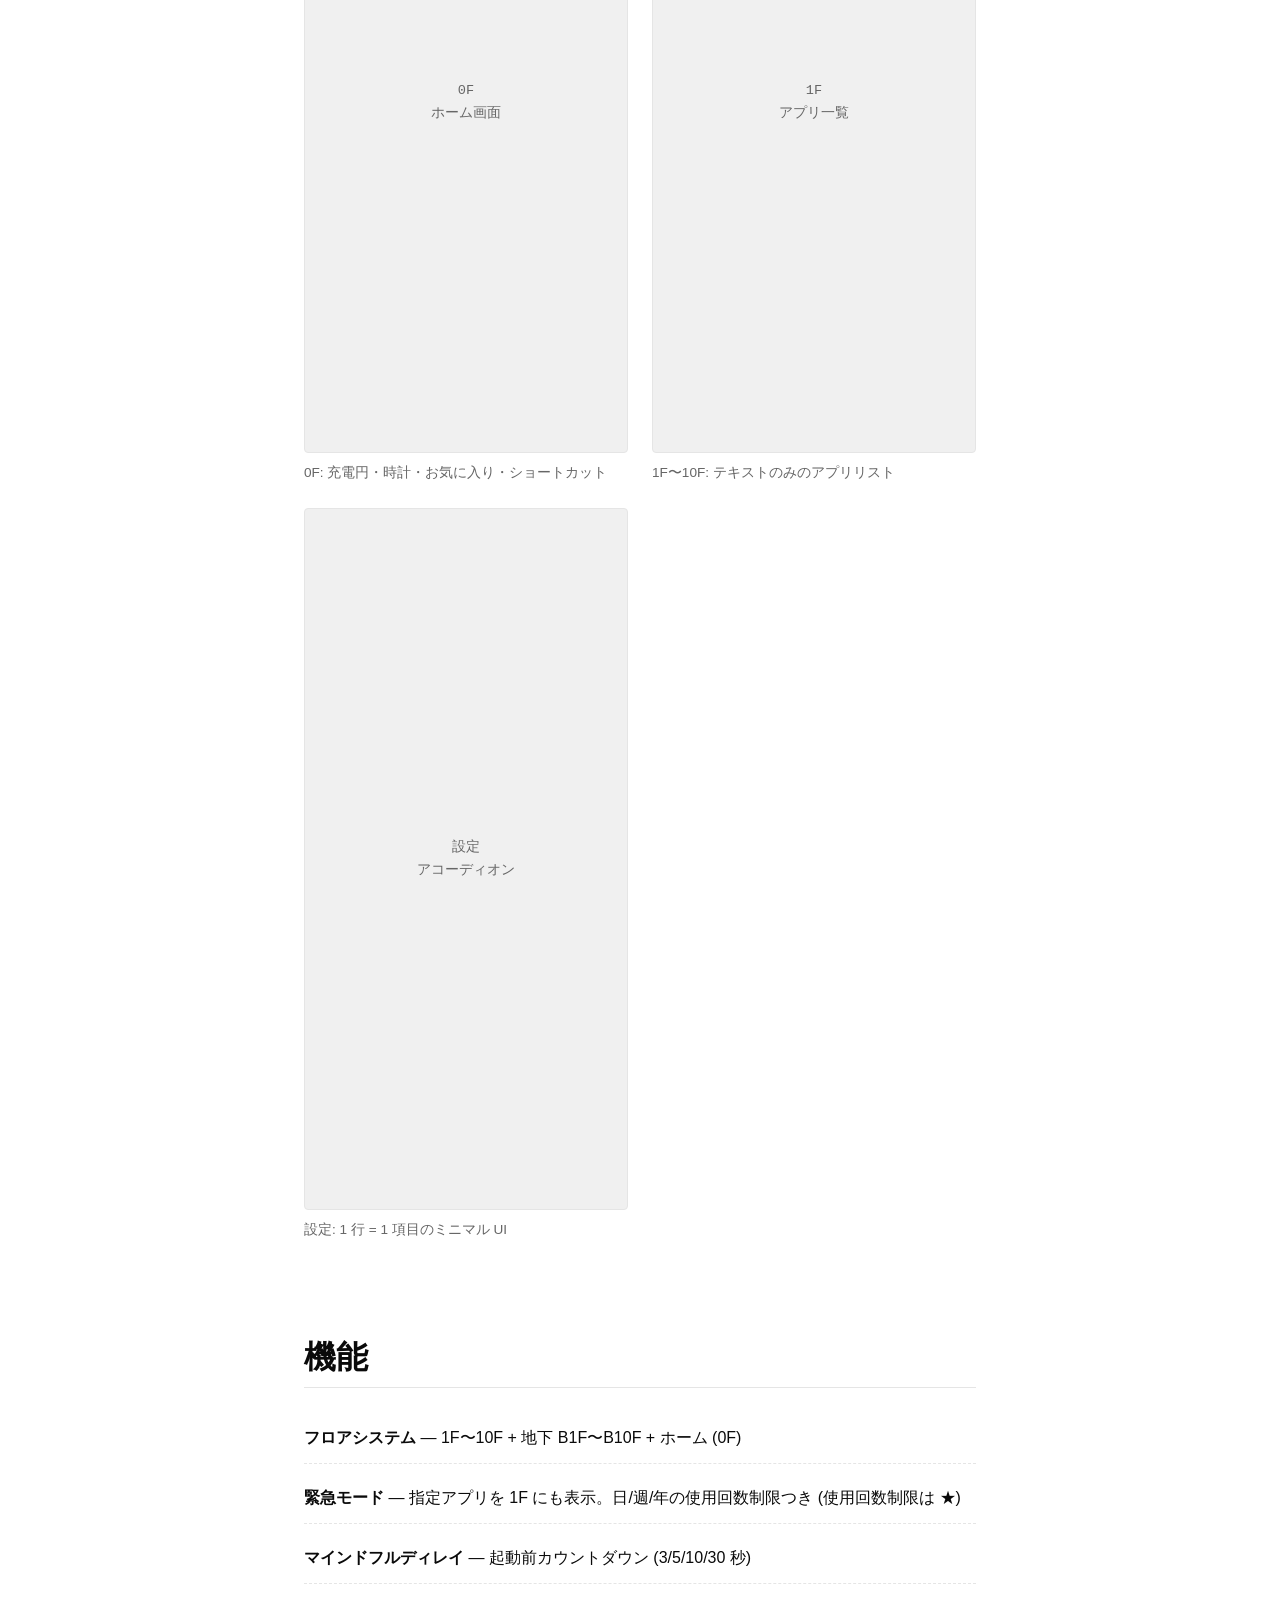
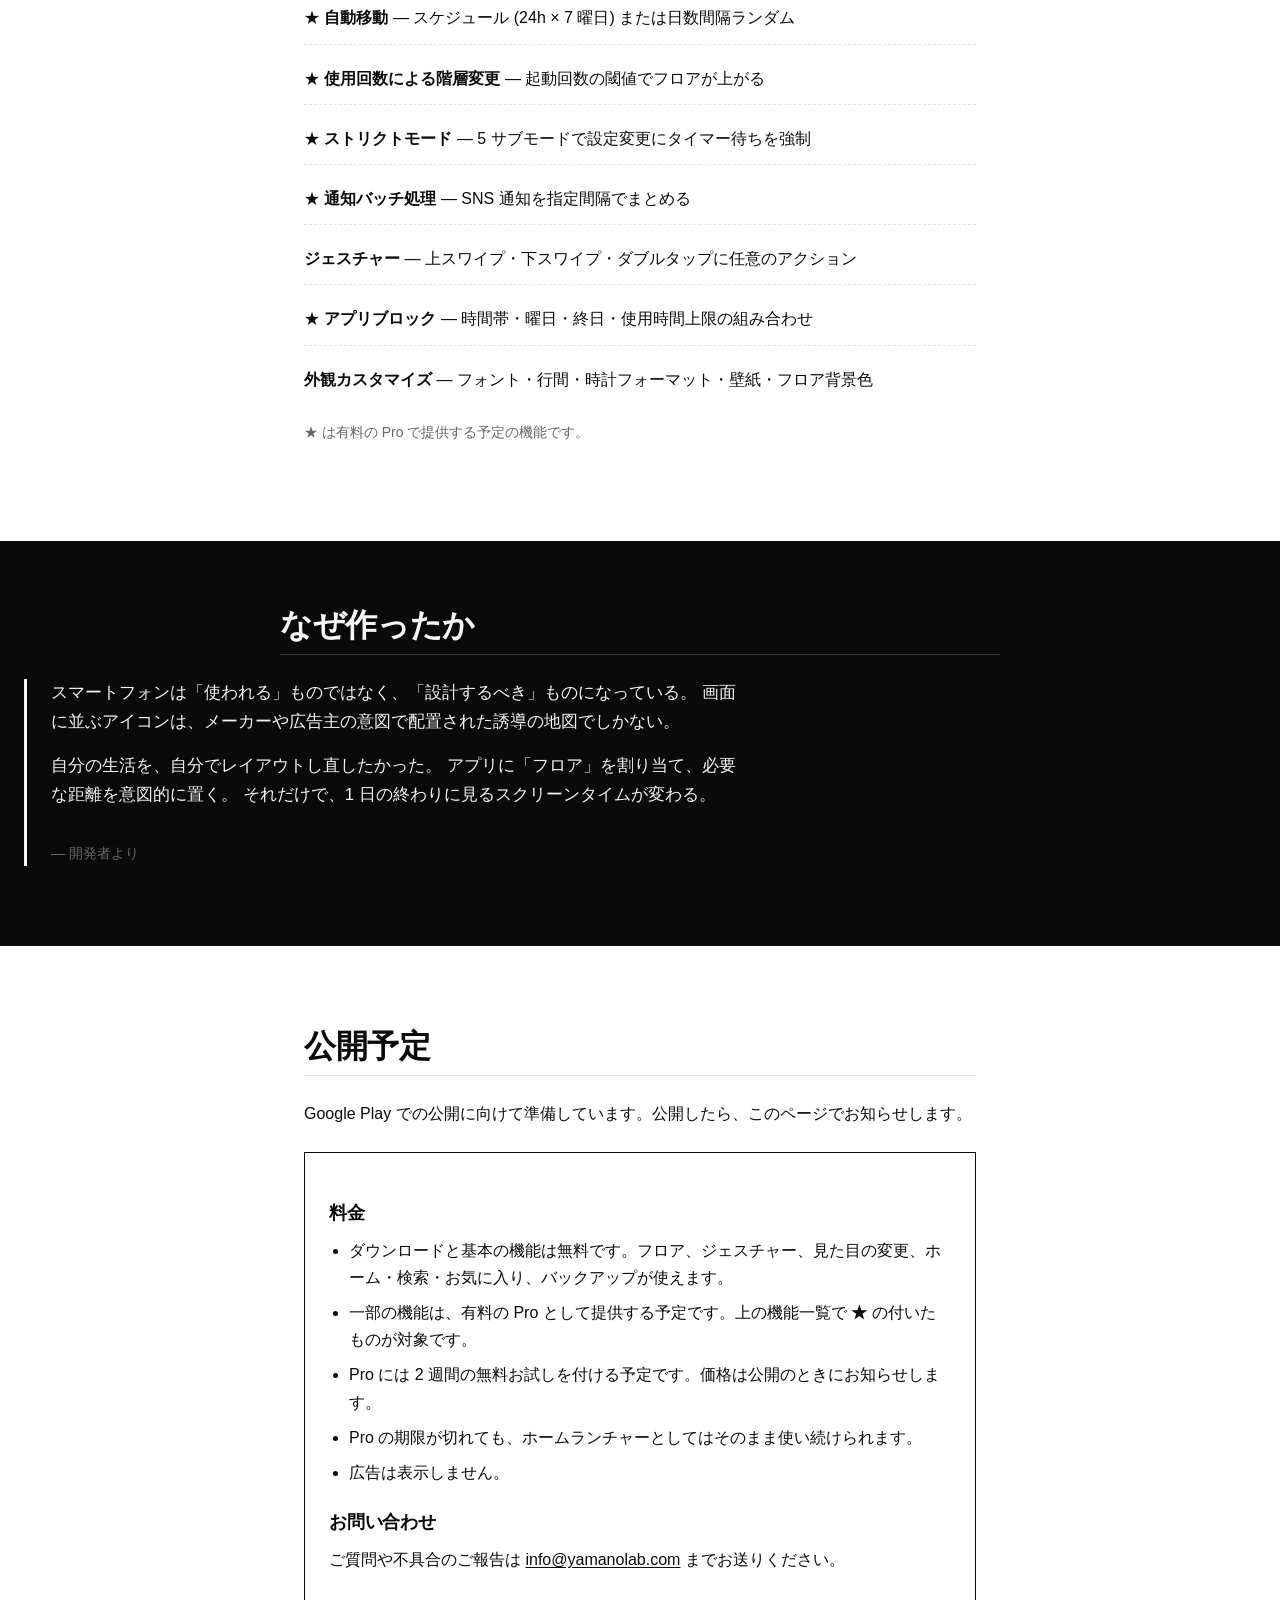
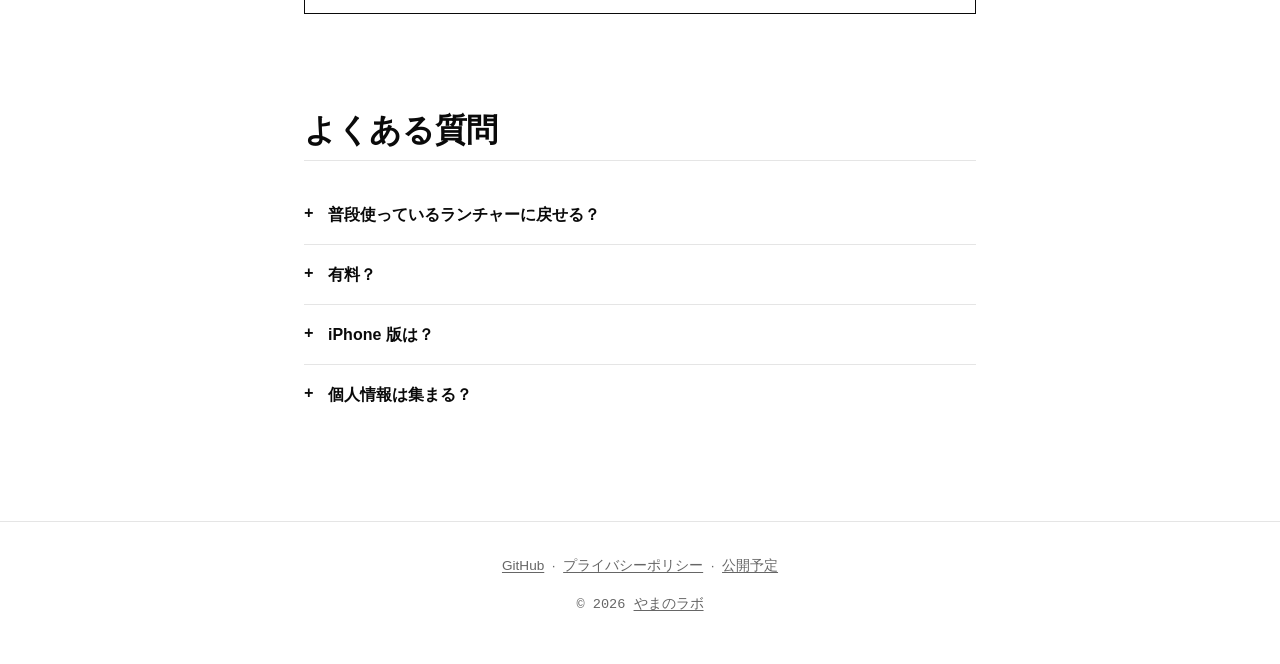
==== commit 977f4ba0: "docs: β募集を「公開予定・料金」に置き換え、yamanolab.com を正規URLに - クローズドテストの募集は組織アカウントで不要になったため削除 - 料金: 基本無料、★の機能は Pro" ====
--- a/docs/index.html
+++ b/docs/index.html
@@ -10,6 +10,10 @@
 <meta property="og:locale" content="ja_JP">
 <meta name="twitter:card" content="summary_large_image">
 <title>Layered Launcher — スマホとの距離を、階層で設計する</title>
+<link rel="canonical" href="https://yamanolab.com/layered-launcher/">
+<link rel="alternate" hreflang="ja" href="https://yamanolab.com/layered-launcher/">
+<link rel="alternate" hreflang="en" href="https://yamanolab.com/layered-launcher/en/">
+<link rel="alternate" hreflang="x-default" href="https://yamanolab.com/layered-launcher/">
 <link rel="stylesheet" href="styles.css">
 </head>
 <body>
@@ -19,7 +23,7 @@
   <div class="nav-links">
     <a href="#concept">設計</a>
     <a href="#features">機能</a>
-    <a href="#beta">β 募集</a>
+    <a href="#release">公開予定</a>
     <a href="https://github.com/yama184105/layered_launcher" target="_blank" rel="noopener">GitHub</a>
     <a href="en/" class="lang-switch">EN</a>
   </div>
@@ -32,7 +36,7 @@
     アイコンを廃し、テキストのみ。日常のタップに、わずかな摩擦と意図を取り戻す。
   </p>
   <div class="cta">
-    <a class="btn primary" href="#beta">β テスターになる</a>
+    <a class="btn primary" href="#release">公開予定と料金</a>
     <a class="btn secondary" href="#concept">設計思想を読む</a>
   </div>
 </header>
@@ -94,16 +98,17 @@
   <h2>機能</h2>
   <ul class="feature-list">
     <li><strong>フロアシステム</strong> — 1F〜10F + 地下 B1F〜B10F + ホーム (0F)</li>
-    <li><strong>緊急モード</strong> — 指定アプリを 1F にも表示。日/週/年の使用回数制限つき</li>
+    <li><strong>緊急モード</strong> — 指定アプリを 1F にも表示。日/週/年の使用回数制限つき (使用回数制限は ★)</li>
     <li><strong>マインドフルディレイ</strong> — 起動前カウントダウン (3/5/10/30 秒)</li>
-    <li><strong>自動移動</strong> — スケジュール (24h × 7 曜日) または日数間隔ランダム</li>
-    <li><strong>使用回数による階層変更</strong> — 起動回数の閾値でフロアが上がる</li>
-    <li><strong>ストリクトモード</strong> — 5 サブモードで設定変更にタイマー待ちを強制</li>
-    <li><strong>通知バッチ処理</strong> — SNS 通知を指定間隔でまとめる</li>
+    <li>★ <strong>自動移動</strong> — スケジュール (24h × 7 曜日) または日数間隔ランダム</li>
+    <li>★ <strong>使用回数による階層変更</strong> — 起動回数の閾値でフロアが上がる</li>
+    <li>★ <strong>ストリクトモード</strong> — 5 サブモードで設定変更にタイマー待ちを強制</li>
+    <li>★ <strong>通知バッチ処理</strong> — SNS 通知を指定間隔でまとめる</li>
     <li><strong>ジェスチャー</strong> — 上スワイプ・下スワイプ・ダブルタップに任意のアクション</li>
-    <li><strong>アプリブロック</strong> — 時間帯・曜日・終日・使用時間上限の組み合わせ</li>
+    <li>★ <strong>アプリブロック</strong> — 時間帯・曜日・終日・使用時間上限の組み合わせ</li>
     <li><strong>外観カスタマイズ</strong> — フォント・行間・時計フォーマット・壁紙・フロア背景色</li>
   </ul>
+  <p class="muted small">★ は有料の Pro で提供する予定の機能です。</p>
 </section>
 
 <section id="philosophy" class="section dark">
@@ -122,30 +127,25 @@
   </blockquote>
 </section>
 
-<section id="beta" class="section beta">
-  <h2>β テスター募集</h2>
+<section id="release" class="section beta">
+  <h2>公開予定</h2>
   <p>
-    Play Store のクローズドテストに参加してくれる方を募集中。<strong>14 日間</strong>、Galaxy など Android スマートフォンで毎日数分でも開いてくれれば OK。
+    Google Play での公開に向けて準備しています。公開したら、このページでお知らせします。
   </p>
 
   <div class="beta-card">
-    <h3>テスターに求めること</h3>
+    <h3>料金</h3>
     <ul>
-      <li>Android スマートフォン (Android 10 以降推奨) を使っていること</li>
-      <li>Google アカウント (Gmail) を持っていること</li>
-      <li>14 日間、たまにアプリを開いてくれること</li>
-      <li>不具合や違和感があれば、簡単なメモで知らせてくれること (任意)</li>
+      <li>ダウンロードと基本の機能は無料です。フロア、ジェスチャー、見た目の変更、ホーム・検索・お気に入り、バックアップが使えます。</li>
+      <li>一部の機能は、有料の Pro として提供する予定です。上の機能一覧で <strong>★</strong> の付いたものが対象です。</li>
+      <li>Pro には 2 週間の無料お試しを付ける予定です。価格は公開のときにお知らせします。</li>
+      <li>Pro の期限が切れても、ホームランチャーとしてはそのまま使い続けられます。</li>
+      <li>広告は表示しません。</li>
     </ul>
 
-    <h3>応募方法</h3>
+    <h3>お問い合わせ</h3>
     <p>
-      下記フォームから Gmail アドレスをお送りください。Play Console から招待を送ります。
-    </p>
-    <p class="signup-options">
-      <a class="btn primary" href="https://docs.google.com/forms/d/e/1FAIpQLScx5bIQ3b8P5i6tqQVxrmsgwmPTCMadjBjz0cFU3eEhQROxTA/viewform" target="_blank" rel="noopener">応募フォームを開く</a>
-    </p>
-    <p class="muted small">
-      応募者の Gmail は Play Console のテスター登録のみに使用し、配布物に含めません。
+      ご質問や不具合のご報告は <a href="mailto:info@yamanolab.com">info@yamanolab.com</a> までお送りください。
     </p>
   </div>
 </section>
@@ -154,18 +154,13 @@
   <h2>よくある質問</h2>
 
   <details>
-    <summary>テスト期間中、何をすればいい？</summary>
-    <p>毎日数分 Layered Launcher をホームとして使うだけで OK。詳細なフィードバックは任意。</p>
-  </details>
-
-  <details>
     <summary>普段使っているランチャーに戻せる？</summary>
     <p>はい。Android の設定からデフォルトホームをいつでも変更できる。アンインストールも自由。</p>
   </details>
 
   <details>
     <summary>有料？</summary>
-    <p>β 期間中は無料。正式公開後の価格は未定 (現時点では無料配布の方針)。</p>
+    <p>基本の機能は無料。一部の機能は有料の Pro (2 週間の無料お試しつき) で提供する予定。詳しくは<a href="#release">公開予定</a>の欄を参照。</p>
   </details>
 
   <details>
@@ -175,7 +170,7 @@
 
   <details>
     <summary>個人情報は集まる？</summary>
-    <p>クラウドへのデータ送信は行わない。すべてのデータはローカル (Hive) に保存。詳細は<a href="privacy.html">プライバシーポリシー</a>。</p>
+    <p>集めない。設定や利用履歴は端末内 (Hive) にだけ保存する。インターネットに接続するのは、任意の天気表示とオンライン壁紙の検索を使うときだけ。詳細は<a href="privacy.html">プライバシーポリシー</a>。</p>
   </details>
 </section>
 
@@ -186,9 +181,9 @@
       &nbsp;·&nbsp;
       <a href="privacy.html">プライバシーポリシー</a>
       &nbsp;·&nbsp;
-      <a href="#beta">β 募集</a>
+      <a href="#release">公開予定</a>
     </p>
-    <p class="copy">© 2026 Layered Launcher</p>
+    <p class="copy">© 2026 <a href="https://yamanolab.com/">やまのラボ</a></p>
   </div>
 </footer>
 
